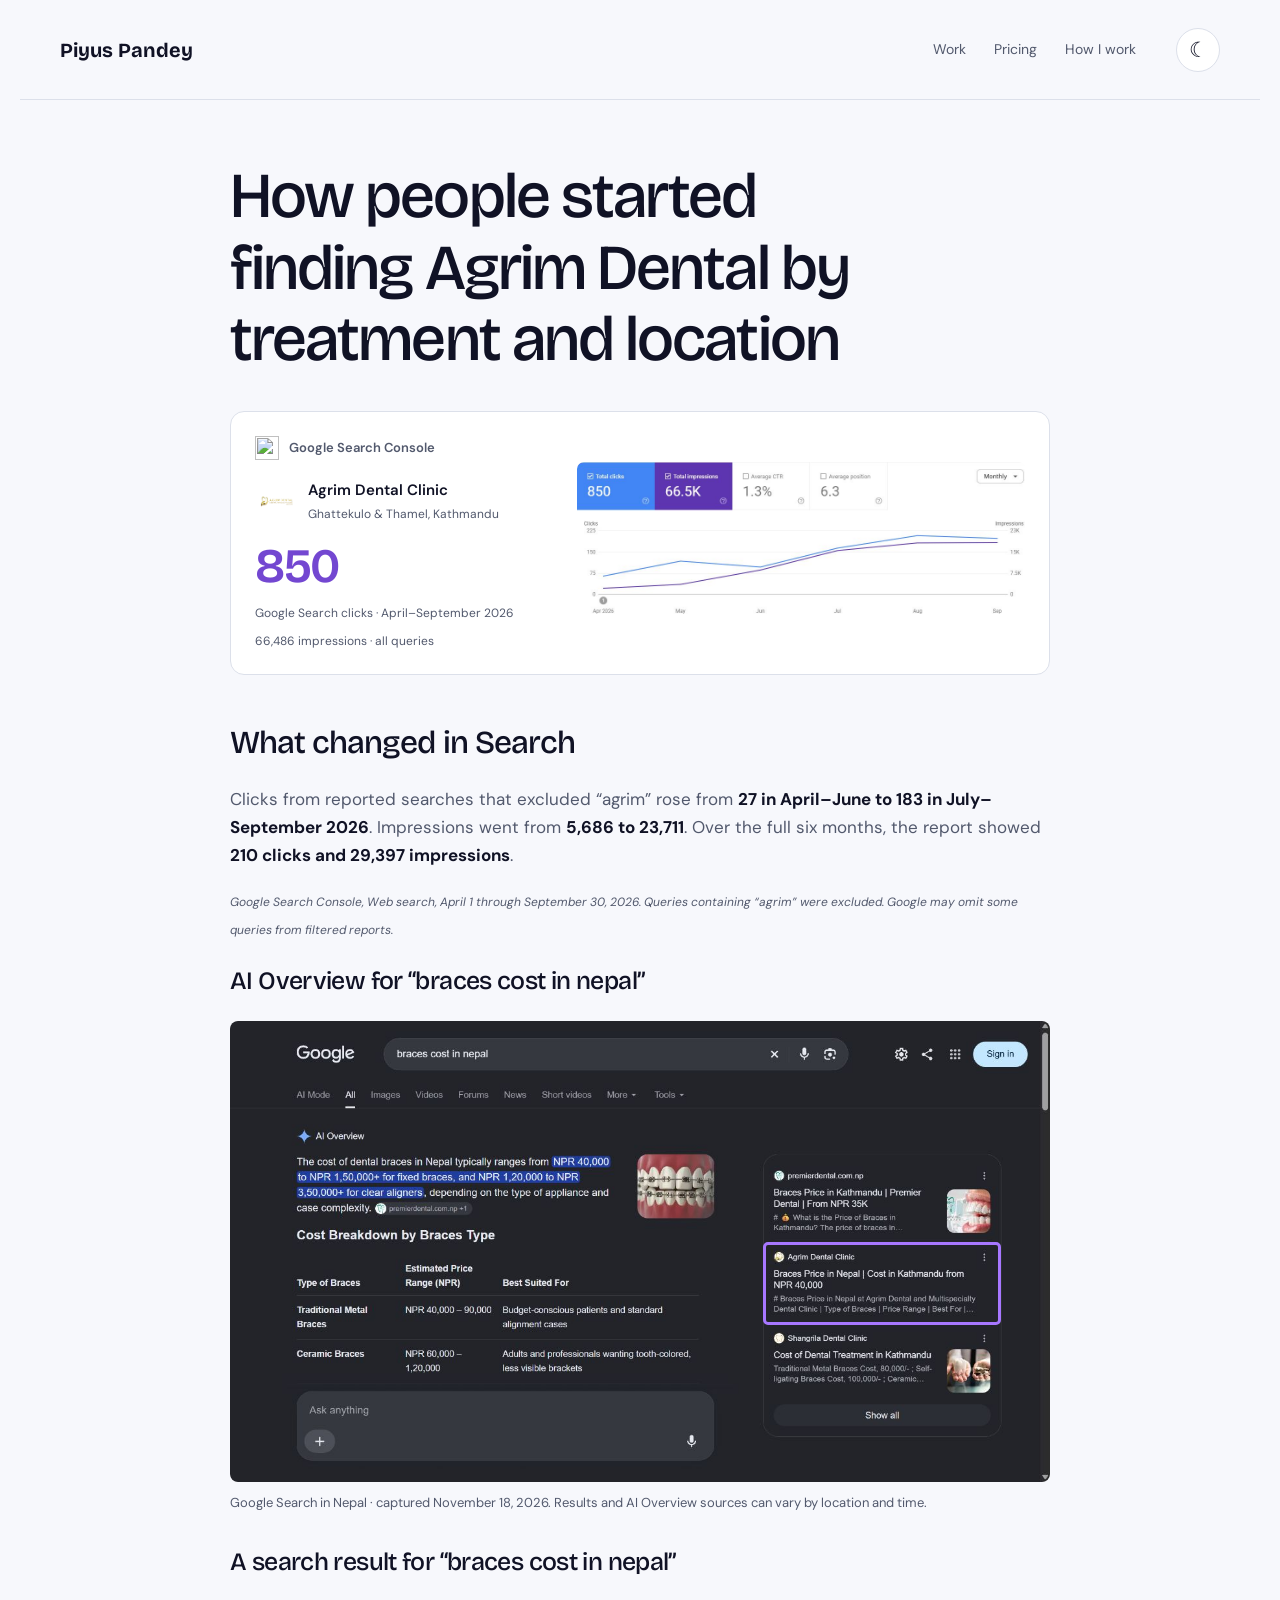
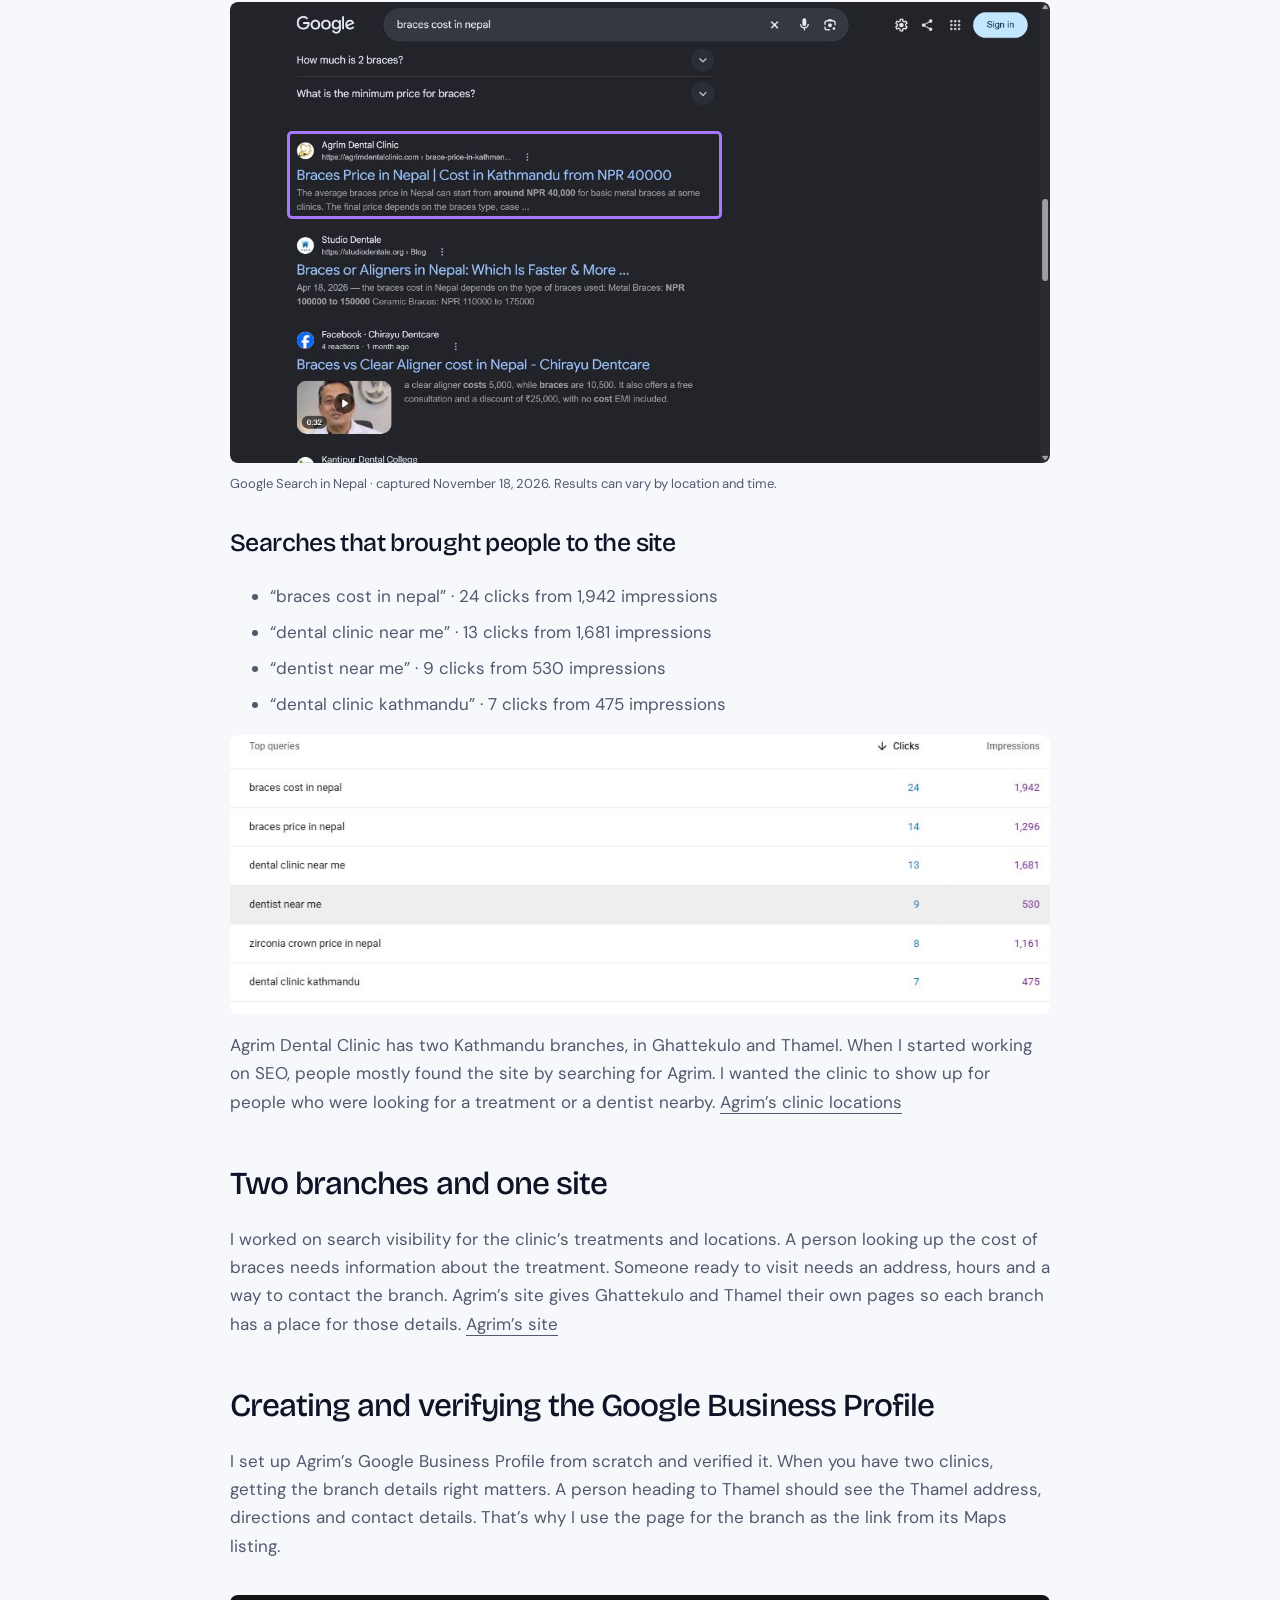
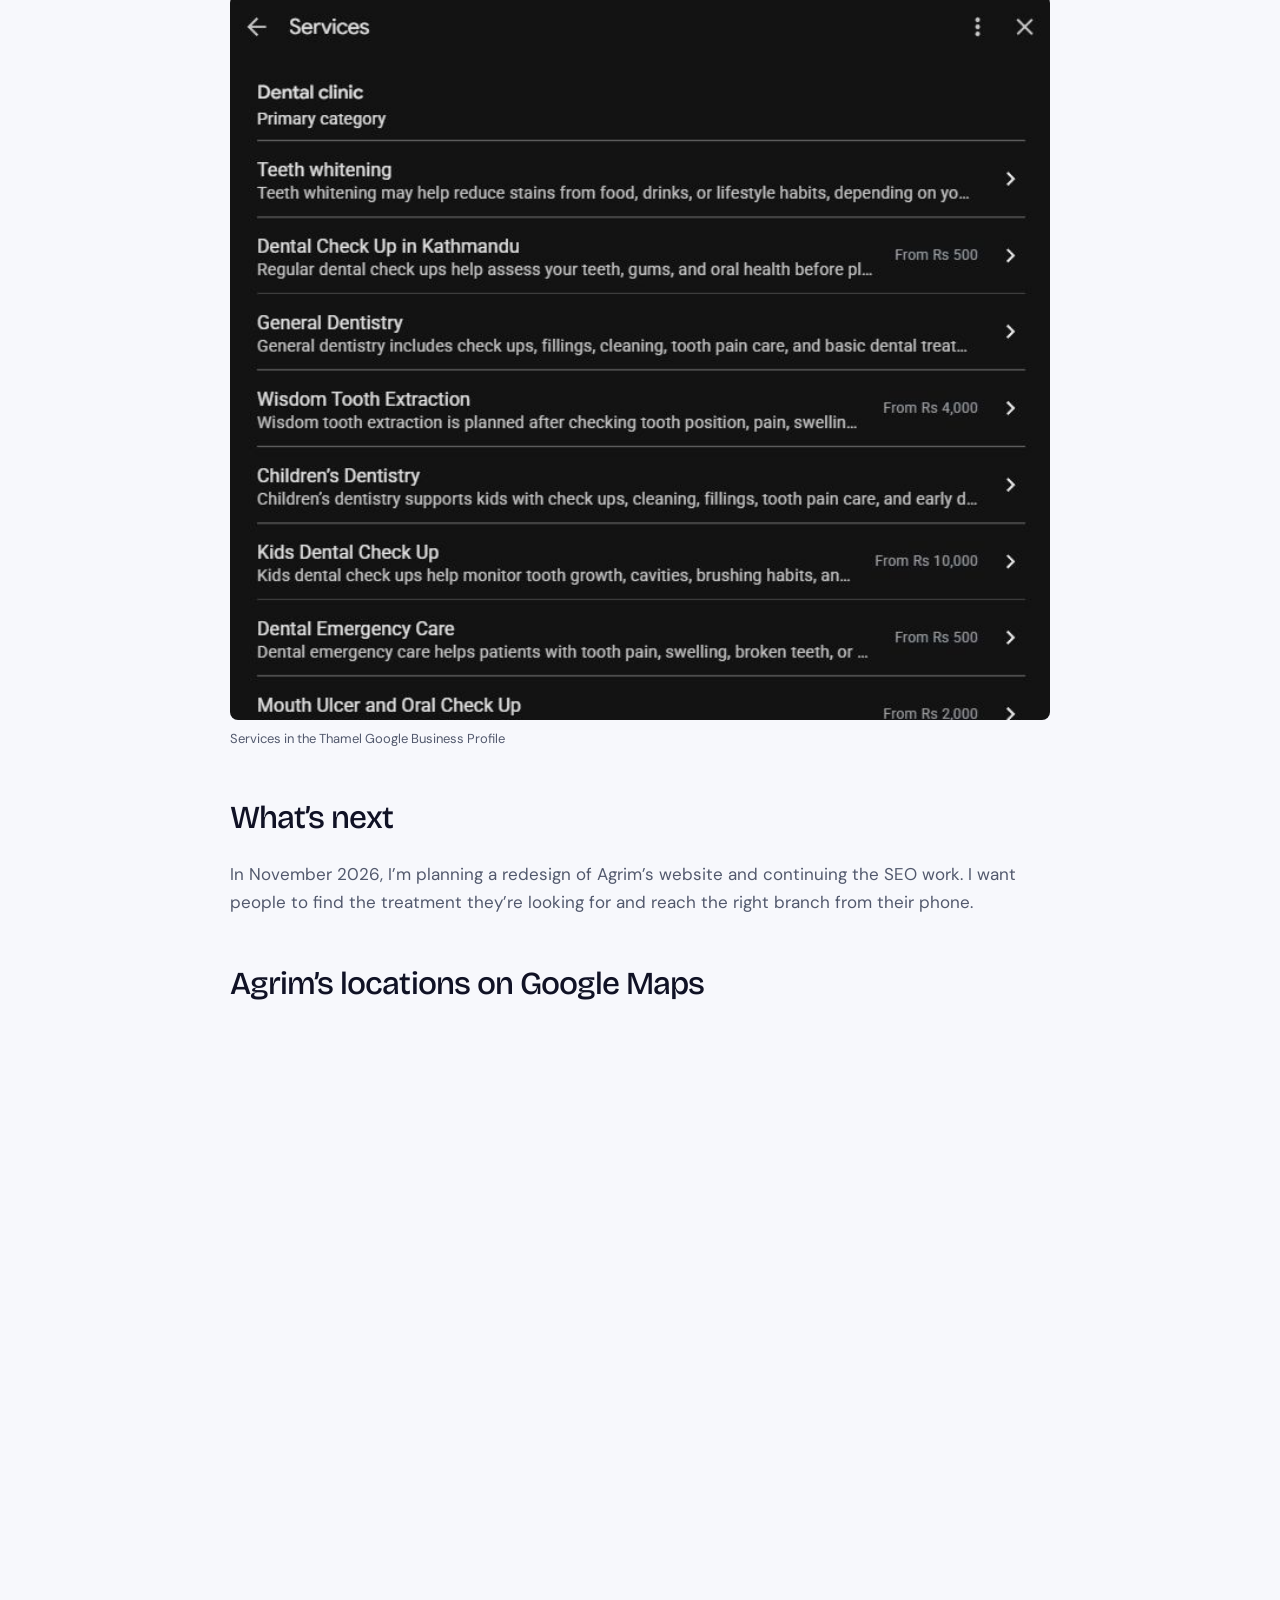
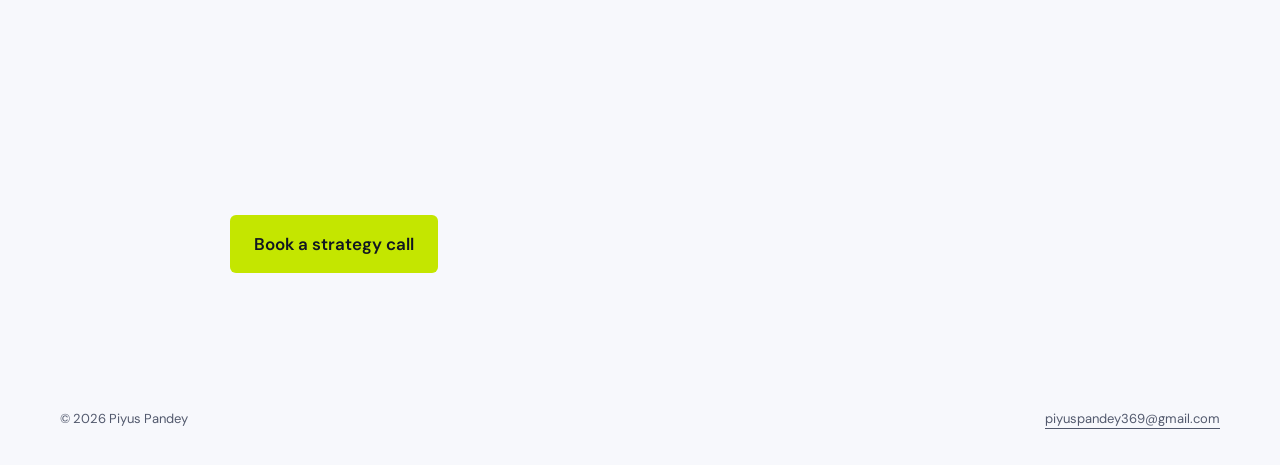
==== agrim.html @ a8f032d7 "Publish Piyus Pandey SEO portfolio" ====
<!doctype html>
<html lang="en">
<head>
<meta charset="utf-8">
<meta name="viewport" content="width=device-width,initial-scale=1">
<title>How people started finding Agrim Dental by treatment and location | Piyus Pandey</title>
<meta name="description" content="A clinic SEO case study with Google Search Console evidence.">
<link rel="stylesheet" href="styles.css">
<link rel="preconnect" href="https://fonts.googleapis.com">
<link rel="preconnect" href="https://fonts.gstatic.com" crossorigin>
</head>
<body>
<a class="skip" href="#main">Skip to content</a>
<header>
<a class="brand" href="index.html">Piyus Pandey
</a>
<button class="menu-toggle" type="button" aria-expanded="false" aria-controls="primary-nav" aria-label="Open navigation"><span></span><span></span><span></span></button>
<nav id="primary-nav" aria-label="Main navigation">
<a href="index.html#work">Work</a>

<a href="index.html#pricing">Pricing</a>
<a href="index.html#process">How I work</a>
</nav>
<button class="theme-toggle" type="button" aria-label="Switch to dark theme" aria-pressed="false">☾</button>
</header>
<main id="main">
<article class="case-page">
<h1>How people started finding Agrim Dental by treatment and location</h1>
<div class="case-summary"><div class="case-summary-copy"><span class="console-label"><img src="https://www.google.com/s2/favicons?domain=search.google.com&sz=64" alt="" width="24" height="24"> Google Search Console</span><div class="summary-brand"><img src="site-assets/agrim.png" alt="Agrim Dental Clinic logo"><div><p class="summary-clinic">Agrim Dental Clinic</p><p class="summary-location">Ghattekulo & Thamel, Kathmandu</p></div></div><p class="summary-metric">850</p><p class="summary-detail">Google Search clicks · April–September 2026</p><p class="summary-detail">66,486 impressions · all queries</p></div><a href="case-study-evidence/agrim-search-all.jpg"><img src="case-study-evidence/agrim-search-all.jpg" alt="Monthly Google Search Console clicks and impressions for Agrim Dental Clinic"></a></div>
<h2>What changed in Search</h2>
<p>Clicks from reported searches that excluded “agrim” rose from <strong>27 in April–June to 183 in July–September 2026</strong>. Impressions went from <strong>5,686 to 23,711</strong>. Over the full six months, the report showed <strong>210 clicks and 29,397 impressions</strong>.</p>

<p>
<em>Google Search Console, Web search, April 1 through September 30, 2026. Queries containing “agrim” were excluded. Google may omit some queries from filtered reports.</em>
</p>
<h3>AI Overview for “braces cost in nepal”</h3><figure class="search-evidence"><a href="case-study-evidence/agrim-ai-overview.jpg" aria-label="Open Google AI Overview screenshot for braces cost in nepal"><span class="result-frame agrim-ai"><img loading="lazy" src="case-study-evidence/agrim-ai-overview.jpg" alt="Google AI Overview for braces cost in Nepal, showing Agrim Dental Clinic among the linked sources"><span class="result-highlight" aria-hidden="true"></span></span></a><figcaption>Google Search in Nepal · captured November 18, 2026. Results and AI Overview sources can vary by location and time.</figcaption></figure><h3>A search result for “braces cost in nepal”</h3><figure class="search-evidence"><a href="case-study-evidence/agrim-google-result.jpg" aria-label="Open Google Search screenshot for braces cost in nepal"><span class="result-frame agrim"><img loading="lazy" src="case-study-evidence/agrim-google-result.jpg" alt="Google search for braces cost in nepal, showing a result from Agrim Dental Clinic"><span class="result-highlight" aria-hidden="true"></span></span></a><figcaption>Google Search in Nepal · captured November 18, 2026. Results can vary by location and time.</figcaption></figure><h3>Searches that brought people to the site</h3>
<ul>
<li>“braces cost in nepal” · 24 clicks from 1,942 impressions</li>
<li>“dental clinic near me” · 13 clicks from 1,681 impressions</li>
<li>“dentist near me” · 9 clicks from 530 impressions</li>
<li>“dental clinic kathmandu” · 7 clicks from 475 impressions</li>
</ul>
<p>
<a class="evidence" href="case-study-evidence/agrim-search-queries.jpg"><img loading="lazy" src="case-study-evidence/agrim-search-queries.jpg" alt="Search Console queries, clicks and impressions for agrim"></a>
</p>
<p>Agrim Dental Clinic has two Kathmandu branches, in Ghattekulo and Thamel. When I started working on SEO, people mostly found the site by searching for Agrim. I wanted the clinic to show up for people who were looking for a treatment or a dentist nearby. <a href="https://agrimdentalclinic.com/contact-us/">Agrim’s clinic locations</a>
</p>
<h2>Two branches and one site</h2>
<p>I worked on search visibility for the clinic’s treatments and locations. A person looking up the cost of braces needs information about the treatment. Someone ready to visit needs an address, hours and a way to contact the branch. Agrim’s site gives Ghattekulo and Thamel their own pages so each branch has a place for those details. <a href="https://agrimdentalclinic.com/">Agrim’s site</a>
</p>
<h2>Creating and verifying the Google Business Profile</h2>
<p>I set up Agrim’s Google Business Profile from scratch and verified it. When you have two clinics, getting the branch details right matters. A person heading to Thamel should see the Thamel address, directions and contact details. That’s why I use the page for the branch as the link from its Maps listing.</p>
<figure class="case-visual"><a href="case-study-evidence/agrim-profile-services.jpg"><img loading="lazy" src="case-study-evidence/agrim-profile-services.jpg" alt="Services listed in Agrim Thamel’s Google Business Profile"></a><figcaption>Services in the Thamel Google Business Profile</figcaption></figure>

<h2>What’s next</h2>
<p>In November 2026, I’m planning a redesign of Agrim’s website and continuing the SEO work. I want people to find the treatment they’re looking for and reach the right branch from their phone.</p>


<h2>Agrim’s locations on Google Maps</h2><iframe class="map" title="Agrim Dental Clinic on Google Maps" src="https://www.google.com/maps/embed?pb=!1m18!1m12!1m3!1d3900.065686712442!2d85.30785367585156!3d27.713118976179427!2m3!1f0!2f0!3f0!3m2!1i1024!2i768!4f13.1!3m3!1m2!1s0x2b4e23e27f205d67%3A0xd68b828a0d319fd4!2sAgrim%20Dental%20and%20Multispecialty%20Dental%20Clinic%20Kathmandu!5e1!3m2!1sen!2snp!4v1795010508185!5m2!1sen!2snp" loading="lazy" referrerpolicy="strict-origin-when-cross-origin" allowfullscreen></iframe><iframe class="map" title="Agrim Dental Thamel on Google Maps" src="https://maps.google.com/maps?q=Agrim%20Dental%20And%20Multi-speciality%20Clinic%20Thamel%2C%20Kathmandu&output=embed" loading="lazy" referrerpolicy="strict-origin-when-cross-origin" allowfullscreen></iframe>
<p>
<a class="button" href="https://wa.me/9779866153090?text=Hello%20Piyus%2C%20I%20want%20to%20book%20a%20strategy%20call%20for%20my%20business%3A%20">Book a strategy call</a>
</p>
</article>
</main>
<footer><span>© 2026 Piyus Pandey</span><a href="mailto:piyuspandey369@gmail.com">piyuspandey369@gmail.com</a></footer>
<script src="theme.js" defer></script>
</body>
</html>
---- styles.css ----
@import url('https://fonts.googleapis.com/css2?family=DM+Sans:wght@400;500;600;700&family=Bricolage+Grotesque:wght@400;500;600;700;800&display=swap');

:root {
  color-scheme:dark;
  --bg:#101411;
  --panel:#191f19;
  --ink:#f2f3e9;
  --muted:#aeb6aa;
  --accent:#d3ed8b;
  --line:#343d31
}

* {
  box-sizing:border-box
}
html {
  scroll-behavior:smooth;
  scroll-padding-top:95px
}
body {
  margin:0;
  background:var(--bg);
  color:var(--ink);
  font-family:'DM Sans',sans-serif;
  line-height:1.65
}
a {
  color:inherit;
  text-underline-offset:5px
}
img {
  max-width:100%;
  height:auto;
  display:block
}
h1,h2,h3 {
  font-family:'Bricolage Grotesque',sans-serif;
  line-height:1.12;
  letter-spacing:-.03em;
  font-weight:500
}
h1 {
  font-size:clamp(44px,7.2vw,92px);
  margin:20px 0 30px
}
h2 {
  font-size:clamp(32px,4vw,52px);
  margin:14px 0 24px
}
h3 {
  font-size:25px;
  letter-spacing:-.025em
}
p {
  color:var(--muted)
}
header,main,footer {
  max-width:1240px;
  margin:auto;
  padding-inline:40px
}
header {
  min-height:100px;
  display:flex;
  align-items:center;
  gap:40px;
  border-bottom:1px solid var(--line)
}
.brand {
  font-family:'Bricolage Grotesque',sans-serif;
  font-weight:700;
  text-decoration:none;
  font-size:20px;
  line-height:1.3
}
.brand span {
  display:block;
  font-family:'DM Sans',sans-serif;
  color:var(--muted);
  font-size:12px;
  font-weight:400;
  letter-spacing:.1em;
  margin-top:5px
}
nav {
  display:flex;
  gap:28px;
  margin-left:auto
}
nav a {
  text-decoration:none;
  font-size:14px;
  color:#c2c9bc
}
nav a:hover,.text-link:hover {
  color:var(--accent)
}
.button {
  display:inline-flex;
  align-items:center;
  justify-content:center;
  gap:18px;
  background:var(--accent);
  color:#182012;
  text-decoration:none;
  padding:15px 24px;
  border-radius:6px;
  font-weight:600;
  min-height:48px
}
.button:hover {
  background:#e3f7b0
}
.small {
  padding:10px 17px;
  font-size:14px
}
section {
  padding-block:88px;
  border-bottom:1px solid var(--line)
}
.hero {
  display:grid;
  grid-template-columns:1.3fr .8fr;
  gap:80px;
  align-items:center;
  padding-block:64px 80px
}
.hero h1 span {
  color:var(--accent)
}
.eyebrow {
  font-size:11px;
  letter-spacing:.15em;
  color:var(--accent);
  font-weight:600;
  margin:0 0 20px
}
.intro {
  font-size:21px;
  line-height:1.55;
  color:#dce1d4;
  max-width:560px
}
.sub {
  font-size:15px;
  max-width:480px
}
.actions {
  display:flex;
  align-items:center;
  gap:24px;
  margin-top:32px
}
.text-link {
  font-weight:500;
  font-size:14px
}
.portrait {
  margin:0;
  position:relative
}
.portrait img {
  width:100%;
  height:490px;
  object-fit:cover;
  object-position:50% 57%;
  border-radius:130px 130px 8px 8px
}
.portrait figcaption {
  background:#20281fd9;
  border:1px solid #616e58;
  backdrop-filter:blur(10px);
  padding:15px 24px;
  position:absolute;
  bottom:20px;
  left:-24px;
  right:24px;
  border-radius:6px;
  font-weight:500
}
.portrait figcaption span {
  display:block;
  font-size:12px;
  color:#b7c5a8
}
.section-head {
  max-width:700px;
  margin-bottom:40px
}
.section-head p:last-child {
  max-width:560px
}
.work-grid,.service-grid {
  display:grid;
  grid-template-columns:1fr 1fr;
  gap:24px
}
.case {
  padding:28px;
  border:1px solid var(--line);
  border-radius:8px;
  background:var(--panel)
}
.case-top {
  display:flex;
  align-items:start;
  justify-content:space-between;
  gap:20px;
  min-height:64px
}
.case-top h3 {
  margin:0;
  font-size:24px
}
.case-top a {
  font-size:26px;
  text-decoration:none
}
.metric {
  font-family:'Bricolage Grotesque',sans-serif;
  font-size:56px;
  letter-spacing:-.03em;
  color:var(--accent);
  margin-top:20px
}
.metric-label {
  font-size:12px;
  margin:0 0 24px
}
.case img {
  border-radius:4px;
  width:100%
}
.case p {
  font-size:15px
}
.case .note {
  font-size:12px;
  color:#93a089
}
.brands {
  padding-block:38px
}
.brands>div {
  display:flex;
  gap:60px;
  flex-wrap:wrap
}
.brands>div a {
  font-size:23px;
  text-decoration:none;
  color:#dce1d4
}
.brands>p:last-child {
  font-size:12px;
  max-width:750px;
  margin-bottom:0
}
.service-grid {
  gap:0 64px
}
.service-grid .card {
  padding-block:10px 24px
}
.service-grid h3 {
  font-size:25px
}
.service-grid p {
  font-size:16px
}
.process {
  display:grid;
  grid-template-columns:1fr 1.5fr;
  gap:80px
}
.process ol {
  padding-left:22px;
  margin:0
}
.process li {
  padding-left:12px;
  padding-bottom:28px;
  color:var(--muted)
}
.process strong {
  display:block;
  color:var(--ink);
  font-weight:500;
  margin-bottom:6px
}
.pricing-grid {
  display:grid;
  grid-template-columns:1fr 1fr;
  gap:24px
}
.pricing-grid .card {
  padding:30px;
  border:1px solid var(--line);
  border-radius:8px;
  display:flex;
  flex-direction:column
}
.pricing-grid .card:nth-child(2) {
  border-color:#89a35d;
  background:#1e281a
}
.pricing-grid h3 {
  margin:0 0 20px
}
.pricing-grid strong {
  font-size:27px;
  color:var(--accent);
  font-weight:500
}
.pricing-grid p {
  margin-top:0
}
.pricing-grid ul {
  padding-left:18px;
  color:var(--muted);
  font-size:14px
}
.pricing-grid li {
  padding-bottom:12px
}
.pricing-grid .card>p:last-child {
  margin-top:auto;
  padding-top:20px;
  margin-bottom:0
}
.pricing-grid .card>p:last-child a {
  display:inline-block;
  font-weight:500;
  color:var(--accent)
}
.pricing-grid .card:last-child {
  grid-column:1/-1;
  display:block
}
.pricing-grid .card:last-child p {
  max-width:780px
}
.about {
  display:grid;
  grid-template-columns:1fr 1.4fr;
  gap:80px
}
.about p {
  margin-top:0;
  font-size:17px
}
.faq {
  display:grid;
  grid-template-columns:1fr 1.4fr;
  gap:80px
}
details {
  border-bottom:1px solid var(--line);
  padding-block:22px
}
summary {
  cursor:pointer;
  font-size:17px;
  padding-right:10px
}
details p {
  font-size:15px
}
.contact {
  text-align:center;
  background:radial-gradient(ellipse at bottom,#2b3a21,transparent 65%);
  padding-block:85px
}
.contact p {
  max-width:550px;
  margin:0 auto 30px
}
.contact .eyebrow {
  color:var(--accent)
}
footer {
  display:flex;
  gap:24px;
  flex-wrap:wrap;
  align-items:center;
  padding-block:35px
}
footer p,footer a,footer small {
  font-size:12px
}
footer>.brand {
  font-size:16px
}
footer small {
  margin-left:auto;
  color:var(--muted)
}
.skip {
  position:absolute;
  top:-100px;
  left:20px;
  background:var(--accent);
  color:#111;
  padding:10px;
  z-index:20
}
.skip:focus {
  top:10px
}
a:focus-visible,summary:focus-visible {
  outline:3px solid var(--accent);
  outline-offset:5px
}
.case-page {
  max-width:820px;
  margin:60px auto 100px
}
.case-page h1 {
  font-size:clamp(36px,5.5vw,64px)
}
.case-page>.eyebrow {
  margin-top:36px
}
.case-page h2 {
  font-size:32px;
  margin-top:50px
}
.case-page p,.case-page li {
  font-size:17px;
  color:#bac3b4
}
.case-page strong {
  color:var(--ink)
}
.case-page img {
  width:100%;
  border-radius:6px
}
.case-page em {
  font-size:12px
}
.case-page li {
  margin-bottom:8px
}

@media(max-width:800px) {
  header,main,footer {
  padding-inline:24px
}
header {
  gap:16px;
  flex-wrap:wrap;
  padding-block:18px
}
header>.small {
  margin-left:auto
}
nav {
  order:3;
  width:100%;
  margin:0;
  justify-content:space-between;
  gap:16px
}
.hero {
  gap:40px;
  grid-template-columns:1fr
}
.hero>div {
  max-width:620px
}
.hero h1 {
  font-size:64px
}
.portrait {
  width:100%;
  max-width:400px;
  margin-inline:auto
}
.portrait img {
  height:420px
}
.portrait figcaption {
  left:16px;
  right:16px
}
.work-grid {
  grid-template-columns:1fr
}
.process,.about,.faq {
  grid-template-columns:1fr;
  gap:20px
}
.pricing-grid {
  grid-template-columns:1fr
}
.service-grid {
  gap:20px 32px
}
.brands>div {
  gap:20px 35px
}
section {
  padding-block:60px
}

}

@media(max-width:480px) {
  header,main,footer {
  padding-inline:20px
}
.brand {
  font-size:17px
}
.small {
  font-size:12px;
  padding-inline:14px
}
.hero {
  padding-block:42px 55px
}
.hero h1 {
  font-size:49px
}
.intro {
  font-size:18px
}
.actions {
  flex-direction:column;
  align-items:stretch;
  gap:20px
}
.actions>.text-link {
  text-align:center
}
.service-grid {
  grid-template-columns:1fr
}
.metric {
  font-size:48px
}
.case {
  padding:22px
}
.case-top h3 {
  font-size:23px
}
.pricing-grid .card {
  padding:24px
}
.brands>div {
  flex-direction:column;
  gap:14px
}
.portrait img {
  height:360px
}
.case-page {
  margin-top:36px
}
.contact h2 {
  font-size:42px
}
footer {
  gap:12px
}
footer small {
  width:100%;
  margin-left:0
}

}

@media(prefers-reduced-motion:reduce) {
  html {
  scroll-behavior:auto
}

}


/* Refined layout and interaction states */
::selection { background: #d3ed8b; color: #101411; }
nav a { display: inline-flex; align-items: center; min-height: 44px; }
.button { transition: background-color .18s ease, color .18s ease; }
.hero { gap: clamp(40px, 7vw, 88px); }
.hero h1 { text-wrap: balance; }
.portrait img { border-radius: 8px; object-position: 50% 55%; }
.case { background: transparent; border: 0; border-top: 1px solid var(--line); border-radius: 0; padding: 26px 0 0; }
.case-top { min-height: 0; }
.case-top h3 { font-size: 24px; }
.case .metric { margin-top: 26px; }
.case img { margin-top: 22px; }
.case .text-link, .brands a { display: inline-block; padding-block: 8px; }
.brands > div { gap: 20px 48px; }
.brands > div a { font-size: 19px; }
.pricing-grid .card { border-radius: 12px; padding: 32px; }
.pricing-grid .card:nth-child(2) { border-color: var(--line); background: var(--panel); }
.pricing-grid .card > p:last-child a { padding-block: 10px; }
summary { min-height: 44px; }
.case-page h1, .section-head h2 { text-wrap: balance; }
.case-page > p, .case-page > ul { max-width: 70ch; }
@media (max-width: 480px) {
  .hero h1 { font-size: clamp(39px, 11vw, 49px); }
  .case { padding: 24px 0 0; }
  .pricing-grid .card { padding: 24px; }
  .brands > div { gap: 2px; }
}
@media (prefers-reduced-motion: reduce) { .button { transition: none; } }
/* Light and dark presentation */
:root { color-scheme: light; --bg:#f7f8fc; --panel:#fff; --ink:#101225; --muted:#52596d; --accent:#c4e600; --line:#dce0ea; }
:root[data-theme="dark"] { color-scheme:dark; --bg:#080b1d; --panel:#101529; --ink:#f2f4ff; --muted:#b5bfd3; --accent:#c5e800; --line:#30374a; }
body { transition:background-color .2s,color .2s; }
h1,h2,h3,.metric { color:var(--ink); }
.hero h1 span { color:inherit; }
.hero h1 .google-word { color:#4285f4; }
.hero h1 .chatgpt-word { color:#7e52db; }
.intro { color:var(--ink); }
.sub,.case-page p,.case-page li { color:var(--muted); }
nav a { color:var(--muted); }
.button { color:#111621; background:var(--accent); }
.theme-toggle { border:1px solid var(--line); border-radius:50%; background:var(--panel); color:var(--ink); min-width:44px; min-height:44px; font-size:21px; cursor:pointer; }
.theme-toggle:focus-visible { outline:3px solid #7e52db; outline-offset:3px; }
.hero { padding-top:80px; }
.hero h1 { font-size:clamp(44px,6.2vw,80px); }
.trust { text-align:center; padding:52px 0; }
.trust h2 { font-size:16px; letter-spacing:0; color:var(--muted); margin:0 0 26px; }
.logo-grid { display:flex; align-items:center; justify-content:center; gap:22px; flex-wrap:wrap; }
.logo-grid a { background:white; color:#151929; border:1px solid #e7e9f0; border-radius:8px; display:flex; align-items:center; justify-content:center; gap:8px; min-height:68px; min-width:150px; max-width:210px; padding:12px 16px; text-decoration:none; font-size:13px; font-weight:700; }
.logo-grid img { max-height:42px; max-width:130px; object-fit:contain; }
.logo-grid a:has(span) img { width:34px; }
.stats { display:grid; grid-template-columns:repeat(4,1fr); gap:24px; padding:42px 0; }
.stats div { display:flex; flex-direction:column; gap:4px; }
.stats strong { font-size:clamp(30px,3.6vw,46px); font-family:'Bricolage Grotesque',sans-serif; }
.stats span { font-size:13px; color:var(--muted); }
.case { padding:28px; background:var(--panel); border:1px solid var(--line); border-radius:14px; }
.case-top h3 { min-height:54px; }
.metric { color:#7347d1; font-size:clamp(36px,4.3vw,54px); }
.case .note { color:var(--muted); }
.pricing-grid .card { background:var(--panel); }
.pricing-grid .card:nth-child(2) { background:var(--panel); border-color:#8d70e1; }
.pricing-grid strong { color:#7347d1; }
.pricing-grid .card>p:last-child a { color:var(--ink); background:var(--accent); border-radius:6px; padding:12px 16px; text-decoration:none; }
.comparison .table-wrap { overflow-x:auto; }
table { border-collapse:collapse; width:100%; min-width:690px; text-align:left; font-size:14px; }
th,td { padding:18px 14px; border-bottom:1px solid var(--line); }
thead th { color:var(--ink); } tbody td { color:var(--muted); }
.contact { background:var(--panel); border-radius:16px; margin-block:70px; padding:70px 24px; }
.contact .contact-number { margin:20px auto 0; font-size:14px; }
.case-page .eyebrow { color:#7652cb; }
.case-page strong { color:var(--ink); }
.case-visual { margin:35px 0; }
.case-visual img,.evidence img { width:100%; border-radius:8px; }
.case-visual figcaption { color:var(--muted); font-size:13px; margin-top:8px; }
.map { width:100%; height:360px; border:0; border-radius:10px; margin-top:18px; }
.map-links { display:flex; gap:20px; flex-wrap:wrap; }
:root[data-theme="dark"] .metric,:root[data-theme="dark"] .pricing-grid strong { color:#c1aaff; }
@media(max-width:800px) { .theme-toggle { order:0; margin-left:auto; } header>.small { margin-left:0; } .hero { padding-top:50px; } .stats { grid-template-columns:repeat(2,1fr); } }
@media(max-width:480px) { .logo-grid { justify-content:flex-start; gap:10px; } .logo-grid a { min-width:0; width:calc(50% - 5px); font-size:11px; } .logo-grid img { max-width:100px; } .stats { gap:26px 16px; } .case { padding:20px; } .case-top h3 { min-height:0; } .map { height:300px; } header>.small { font-size:11px; padding-inline:9px; } }
.hero h1 span img { width:.48em; height:.48em; display:inline-block; vertical-align:.04em; margin-right:.12em; }
.case-page > h1 { max-width: 17ch; margin-top: 0; }
.case-summary { display:grid; grid-template-columns: .8fr 1.2fr; gap:24px; align-items:center; padding:24px; margin:36px 0 42px; border:1px solid var(--line); border-radius:14px; background:var(--panel); }
.case-summary .console-label { display:flex; gap:10px; align-items:center; color:var(--muted); font-size:13px; font-weight:600; }
.case-summary .console-label img { width:24px; height:24px; border-radius:0; }
.case-summary .summary-clinic { color:var(--ink); font-size:15px; font-weight:600; margin:22px 0 6px; }
.case-summary .summary-metric { color:#7347d1; font-family:'Bricolage Grotesque',sans-serif; font-size:clamp(32px,4vw,48px); line-height:1.15; letter-spacing:-.03em; margin:0; font-weight:600; }
.case-summary .summary-metric span { font-size:.5em; color:var(--muted); font-weight:400; }
.case-summary .summary-detail { font-size:12px; line-height:1.5; margin:10px 0 0; }
.case-summary > a img { border-radius:7px; }
:root[data-theme="dark"] .case-summary .summary-metric { color:#c1aaff; }
.search-evidence { margin:26px 0 34px; }
.search-evidence a { display:block; }
.result-frame { display:block; position:relative; overflow:hidden; border-radius:8px; }
.result-frame img { display:block; width:100%; }
.result-highlight { position:absolute; pointer-events:none; left:1%; right:1%; border:3px solid #a777ff; border-radius:5px; }
.result-frame.agrim .result-highlight { top:44%; height:25%; }
.result-frame.blissful .result-highlight { top:75%; height:23%; }
.search-evidence figcaption { color:var(--muted); font-size:13px; margin-top:10px; }
@media(max-width:700px) { .case-page > h1 { font-size:clamp(33px,9vw,44px); } .case-summary { grid-template-columns:1fr; padding:20px; gap:20px; } .case-summary .summary-clinic { margin-top:16px; } .result-highlight { border-width:2px; } }
/* Layout refinements */
.menu-toggle { display:none; }
.button,.pricing-grid .card>a.button,.pricing-grid .card>p:last-child a { color:#111621; background:var(--accent); border:0; text-decoration:none; }
.button:hover { color:#111621; background:#d8f154; }
.hero h1 span img { width:.62em; height:.62em; vertical-align:-.02em; }
.trust { padding:65px 0; }
.trust h2 { font-size:21px; color:var(--ink); }
.logo-grid { gap:14px; }
.logo-grid a { min-height:88px; border-radius:14px; padding:18px; box-shadow:0 8px 24px rgba(31,36,73,.04); }
.stats { grid-template-columns:repeat(4,1fr); gap:14px; }
.stats div { background:var(--panel); border:1px solid var(--line); border-radius:14px; padding:24px; }
.stats strong { color:var(--ink); line-height:1.1; }
.section-head { margin-inline:auto; text-align:center; }
.section-head p:last-child { margin-inline:auto; }
.clinic-heading { display:flex; align-items:center; gap:15px; }
.clinic-heading img { margin:0; width:58px; height:58px; object-fit:contain; background:#fff; border:1px solid #e4e7f0; border-radius:12px; padding:7px; }
.clinic-heading h3,.case-top h3 { min-height:0; margin:0; }
.clinic-heading p { margin:6px 0 0; font-size:12px; }
.case .button { margin-top:12px; }
.process { display:block; }
.process h2 { text-align:center; margin-bottom:40px; }
.process ol { list-style:none; padding:0; display:grid; grid-template-columns:repeat(3,1fr); gap:16px; counter-reset:steps; }
.process li { counter-increment:steps; padding:26px; border:1px solid var(--line); background:var(--panel); border-radius:14px; }
.process li::before { content:counter(steps,decimal-leading-zero); display:block; color:#7957c9; font-weight:700; margin-bottom:18px; }
.process strong { font-size:19px; line-height:1.35; }
.pricing-grid { grid-template-columns:repeat(3,minmax(0,1fr)); gap:16px; }
.pricing-grid .card,.pricing-grid .card:last-child { grid-column:auto; display:flex; padding:30px; background:var(--panel); border:1px solid var(--line); border-radius:16px; }
.pricing-grid .card.featured { border:2px solid #8965e8; }
.pricing-grid .card p { max-width:none; }
.pricing-grid .card .price { min-height:45px; margin:4px 0 15px; }
.pricing-grid .card .price strong { color:var(--ink); font-size:clamp(22px,2.3vw,30px); }
.pricing-grid .card .price span { font-size:13px; color:var(--muted); }
.pricing-grid .card ul { flex:1; list-style:none; padding:0; margin:16px 0 24px; }
.pricing-grid .card li { padding:0 0 14px 20px; position:relative; }
.pricing-grid .card li::before { content:'✓'; color:#6c4cba; position:absolute; left:0; font-weight:700; }
.pricing-grid .card>a.button { width:100%; margin-top:auto; }
.contact { text-align:center; }
.contact .button { margin-top:12px; }
footer { justify-content:space-between; color:var(--muted); }
footer a,footer span { font-size:13px; }
.summary-brand { display:flex; align-items:center; gap:10px; margin-top:18px; }
.summary-brand img { width:43px; height:43px; object-fit:contain; background:white; border-radius:8px; padding:5px; }
.case-summary .summary-brand .summary-clinic { margin:0; }
.case-summary .summary-location { font-size:12px; margin:2px 0 0; }
.case-summary .summary-metric { margin-top:14px; }
.result-frame.agrim .result-highlight { left:7%; right:40%; top:28%; height:19%; }
.result-frame.blissful .result-highlight { left:7%; right:40%; top:50%; height:19%; }
@media(max-width:800px) {
 header { position:relative; }
 .menu-toggle { display:flex; flex-direction:column; justify-content:center; gap:5px; width:44px; height:44px; padding:10px; border:1px solid var(--line); background:var(--panel); border-radius:8px; color:var(--ink); order:3; cursor:pointer; }
 .menu-toggle span { display:block; height:2px; width:100%; background:currentColor; }
 header nav { display:none; flex-direction:column; align-items:stretch; order:4; width:100%; gap:0; padding:8px 0 0; }
 header nav.is-open { display:flex; }
 header nav a { padding:6px 4px; }
 .theme-toggle { order:0; margin-left:auto; }
 header>.small { order:1; }
 .stats { grid-template-columns:repeat(2,minmax(0,1fr)); }
 .process ol { grid-template-columns:1fr; }
 .pricing-grid { grid-template-columns:1fr; }
 .pricing-grid .card,.pricing-grid .card:last-child { padding:26px; }
}
@media(max-width:480px) { header { gap:8px; } header>.small { font-size:11px; padding:10px; } .stats div { padding:18px; } .stats strong { font-size:30px; } .clinic-heading h3 { font-size:20px; } .clinic-heading img { width:48px; height:48px; } }
@media(max-width:480px) {
 header { gap:6px; }
 header .brand { font-size:15px; white-space:nowrap; }
 header>.small { font-size:10px; padding:8px 9px; min-height:44px; white-space:nowrap; }
 .theme-toggle,.menu-toggle { width:40px; height:40px; min-width:40px; min-height:40px; }
}
.gemini-name { white-space:nowrap; }
.gemini-name img { display:inline-block; width:1.15em; height:1.15em; vertical-align:-.19em; margin-right:.2em; }
.case-page a.button { color:#111621; background:var(--accent); text-decoration:none; }
.case-page a.button:hover { color:#111621; background:#d8f154; }
/* Compact client logos */
.logo-grid { display:grid; grid-template-columns:repeat(5,minmax(0,1fr)); gap:12px; align-items:stretch; }
.logo-grid a { width:100%; min-width:0; max-width:none; min-height:88px; padding:14px; background:#10121e; border:1px solid #282b3a; box-shadow:none; color:#f5f6fc; }
.logo-grid img { max-width:100%; max-height:46px; }
.logo-grid a:first-child img { background:#fff; border-radius:4px; padding:4px; }
.logo-grid a:focus-visible { outline:3px solid #8265db; outline-offset:3px; }
@media(max-width:800px) { .logo-grid { grid-template-columns:repeat(3,minmax(0,1fr)); } }
@media(max-width:480px) { .logo-grid { grid-template-columns:repeat(2,minmax(0,1fr)); gap:10px; } .logo-grid a { width:100%; min-height:76px; } .logo-grid img { max-width:100%; } .logo-grid a:last-child { grid-column:1 / -1; width:calc(50% - 5px); justify-self:center; } }
.hero h1 .hero-brand-icon { width:.55em; height:.55em; object-fit:contain; vertical-align:-.03em; margin-right:.16em; }
:root[data-theme="dark"] .hero h1 .openai-icon { filter:invert(1); }
/* Case study card summaries */
.case { text-align:center; }
.case-top { justify-content:center; }
.clinic-heading { flex-direction:column; justify-content:center; gap:12px; }
.clinic-heading img { background:transparent; border:0; padding:0; }
.case .metric { margin-top:24px; line-height:1.2; }
.case .metric span { font-size:.55em; color:var(--muted); font-weight:400; }
.case .metric small { font-family:'DM Sans',sans-serif; font-size:.28em; letter-spacing:0; color:var(--muted); font-weight:500; white-space:nowrap; }
.case .impression-change { margin:8px 0 0; color:var(--muted); font-size:14px; }
.case>a>img { margin-top:22px; }
.case>p:not(.impression-change) { max-width:42ch; margin-inline:auto; }
.clinic-heading img { width:130px; height:56px; object-fit:contain; }
/* Reporting platforms and case study alignment */
.case { text-align:left; }
.case-top { justify-content:flex-start; }
.clinic-heading { flex-direction:row; justify-content:flex-start; gap:15px; }
.clinic-heading img { flex:none; width:78px; height:58px; }
.case>p:not(.impression-change) { margin-inline:0; }
.reporting { margin:0 0 24px; }
.pricing-grid .reporting p { margin:0 0 10px; font-size:13px; font-weight:600; color:var(--ink); }
.pricing-grid .reporting ul { display:flex; flex-wrap:wrap; gap:8px; margin:0; padding:0; }
.pricing-grid .reporting li { display:inline-flex; align-items:center; gap:6px; padding:6px 9px; border:1px solid var(--line); border-radius:6px; font-size:12px; color:var(--ink); }
.pricing-grid .reporting li::before { content:none; }
.reporting img { width:18px; height:18px; object-fit:contain; }
:root[data-theme="dark"] .reporting-openai { filter:invert(1); }
@media(max-width:480px) { .clinic-heading img { width:65px; height:50px; } }
.result-frame.agrim-ai .result-highlight { left:65%; right:6%; top:48%; height:18%; }
.result-frame.blissful-ai .result-highlight { left:65%; right:6%; top:29%; height:19%; }
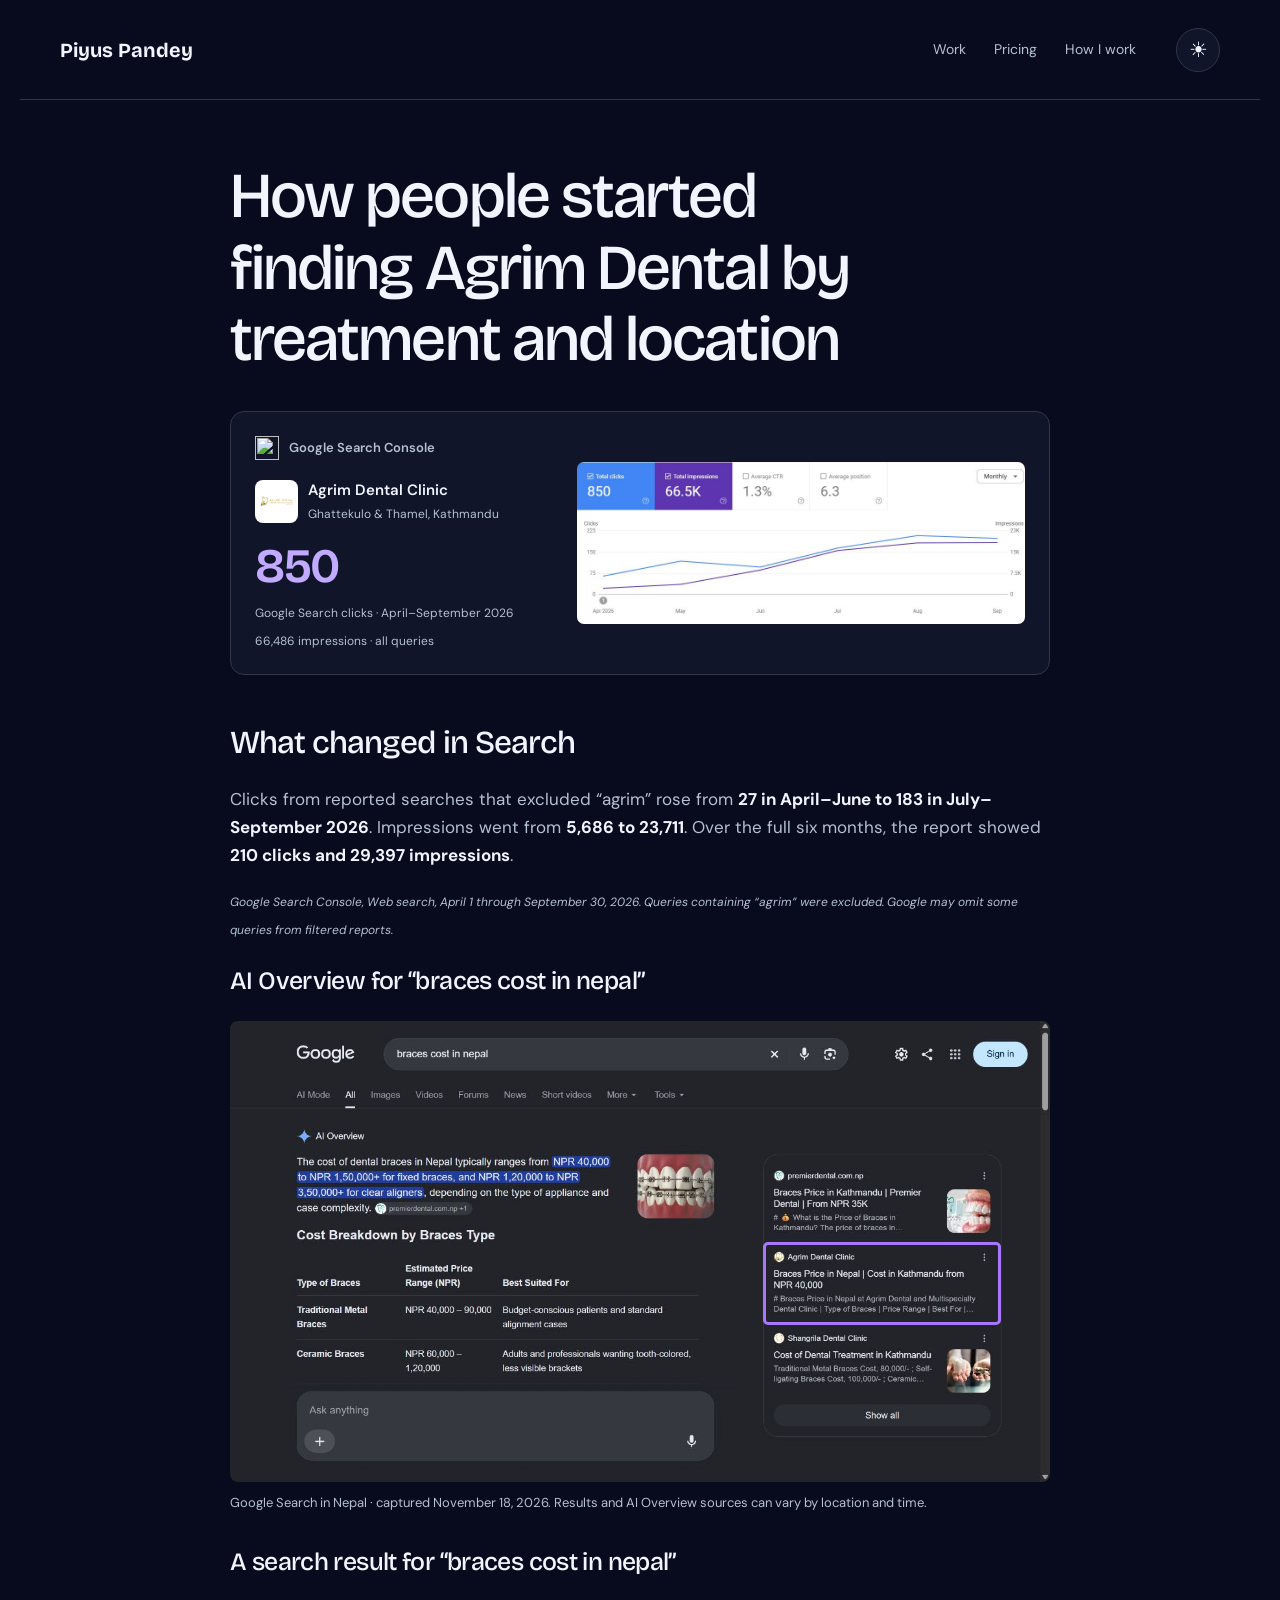
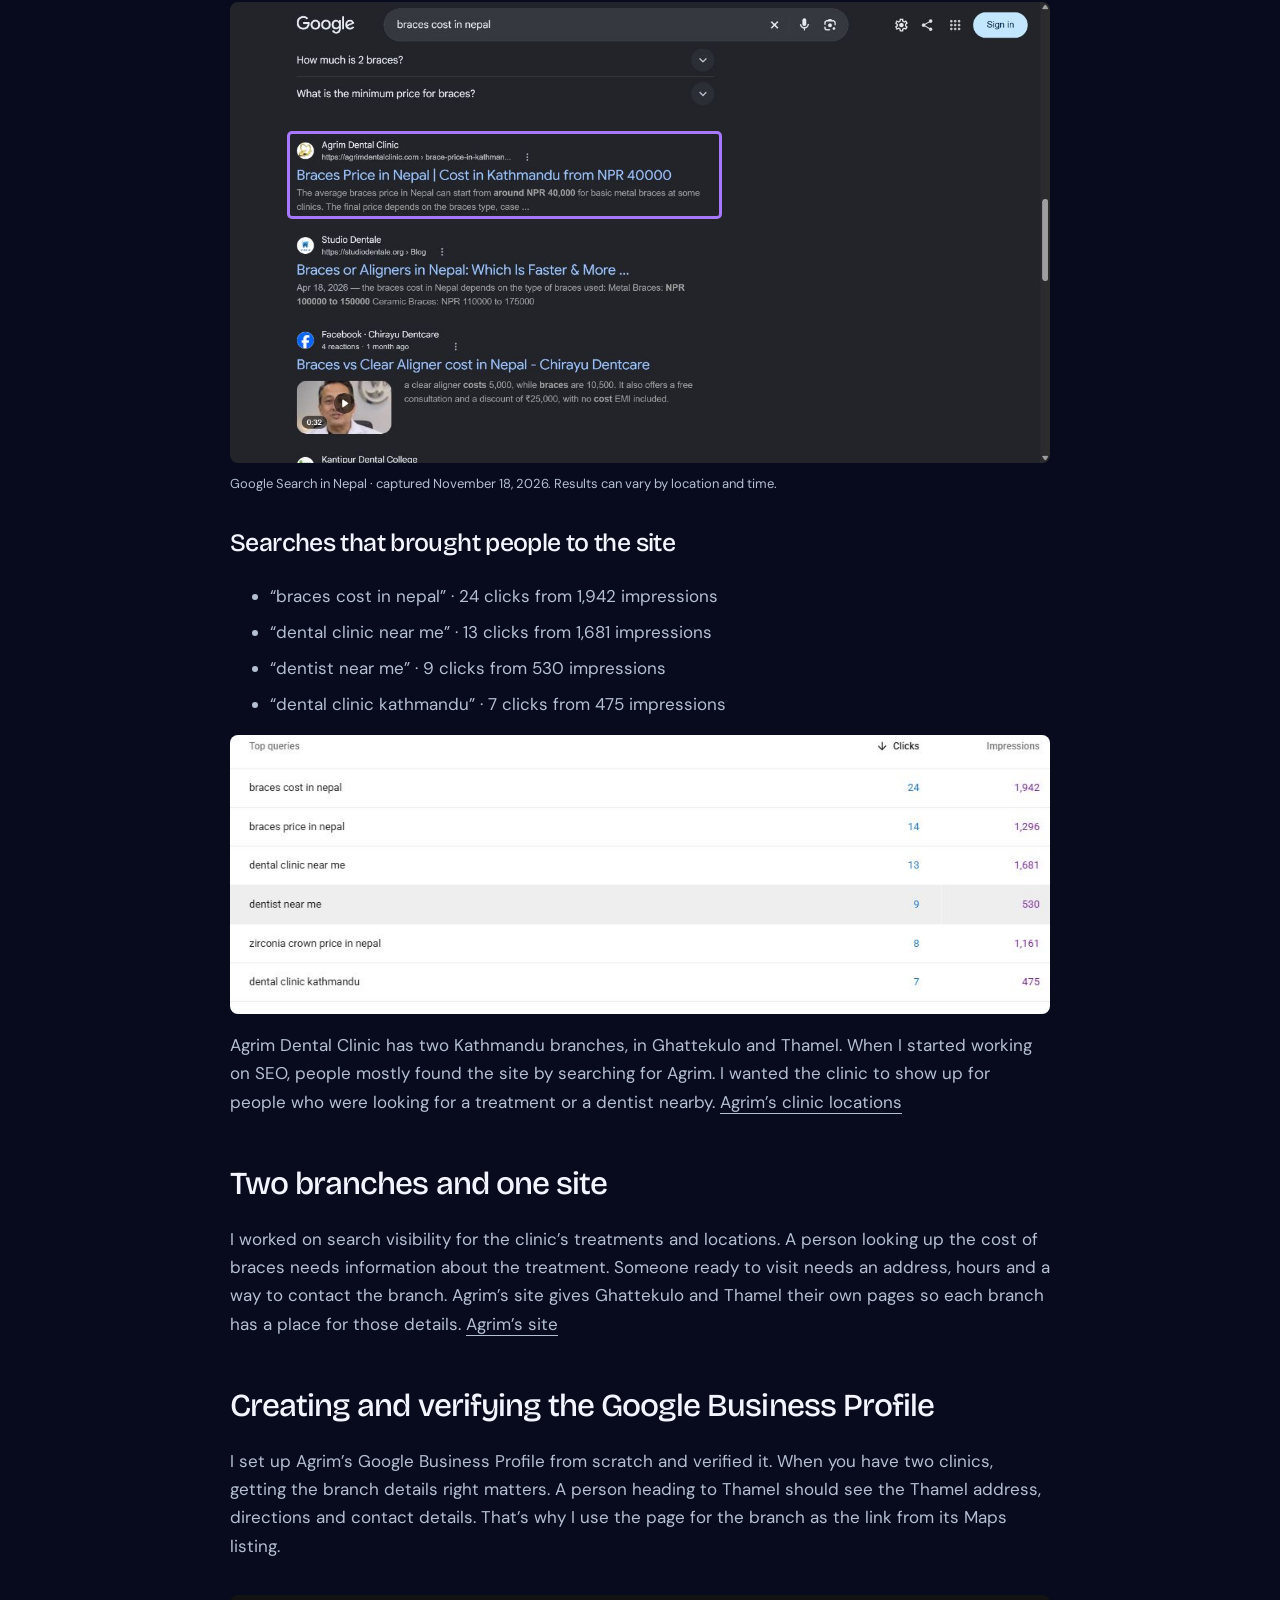
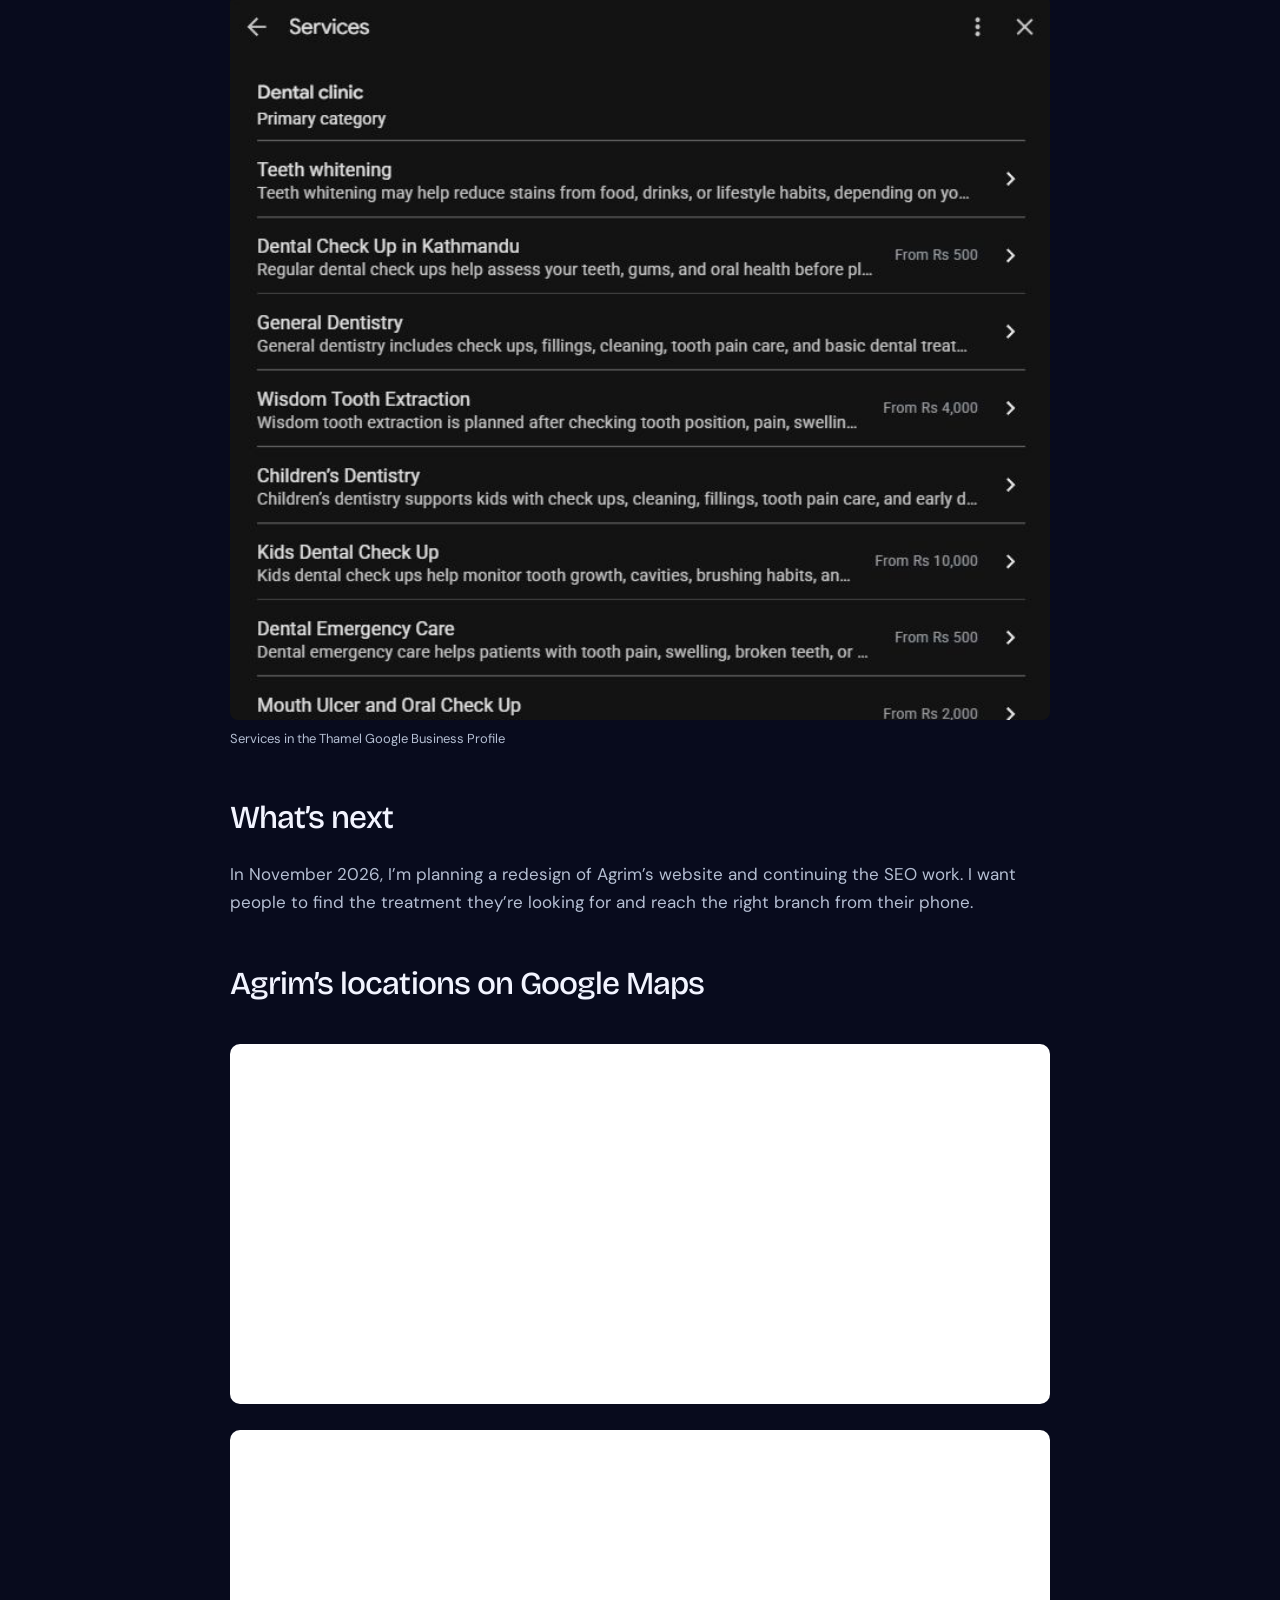
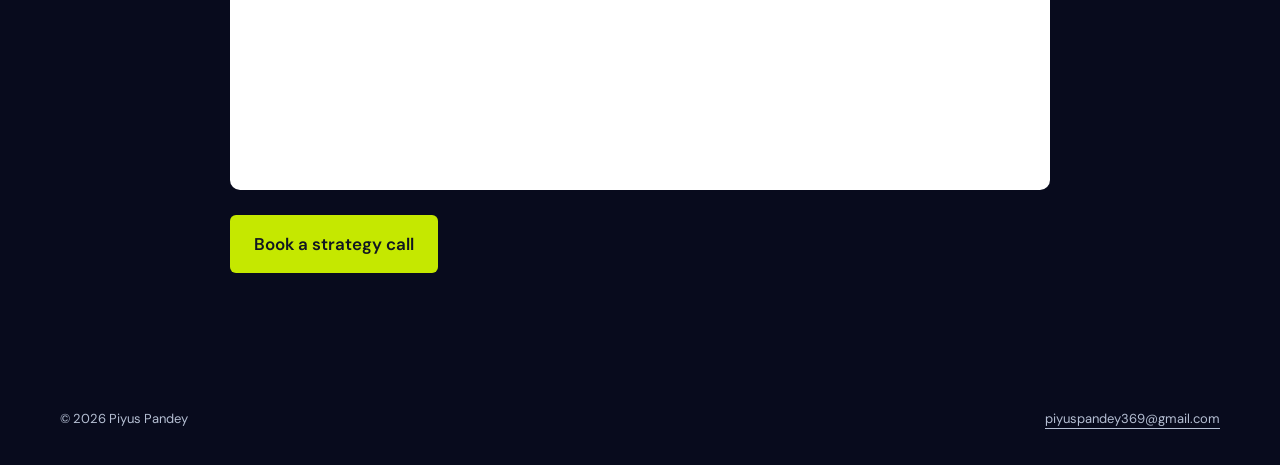
==== commit 4202cc42: "Default to dark theme" ====
--- a/agrim.html
+++ b/agrim.html
@@ -1,5 +1,5 @@
 <!doctype html>
-<html lang="en">
+<html lang="en" data-theme="dark">
 <head>
 <meta charset="utf-8">
 <meta name="viewport" content="width=device-width,initial-scale=1">
